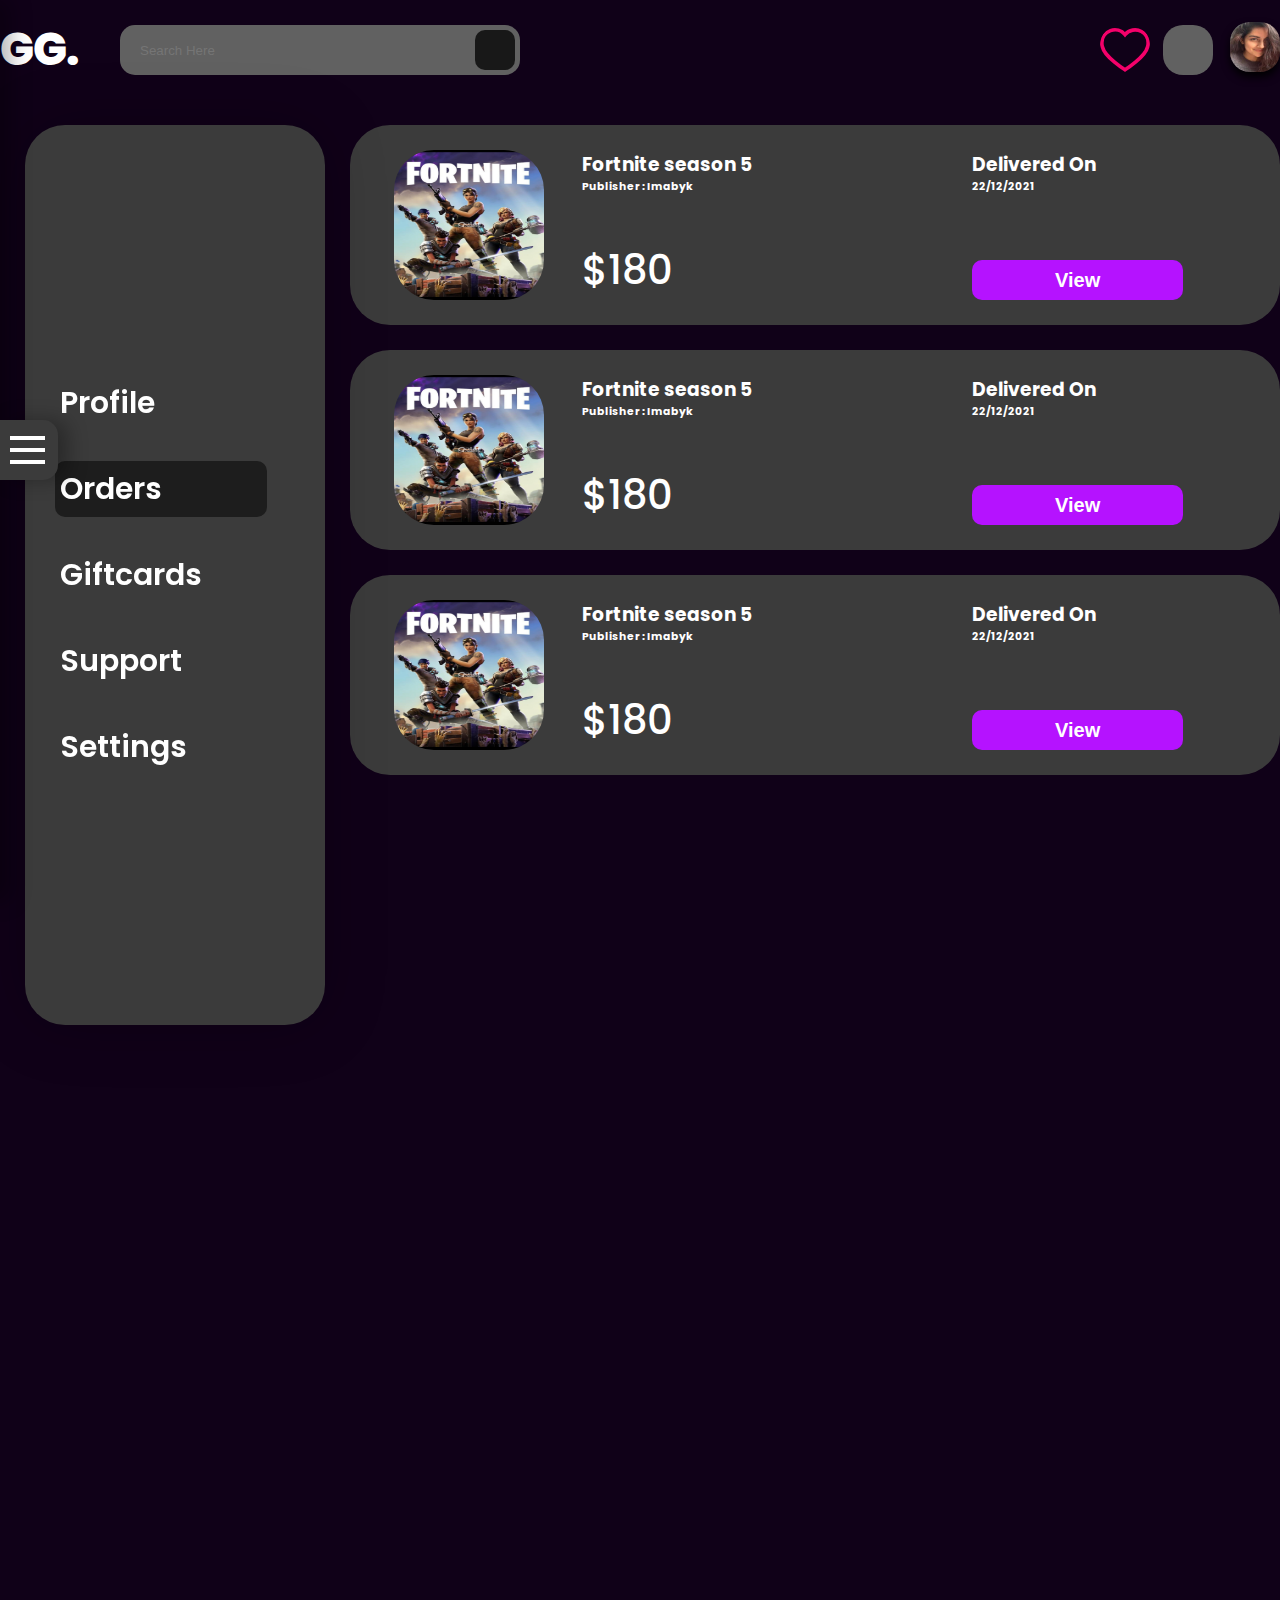
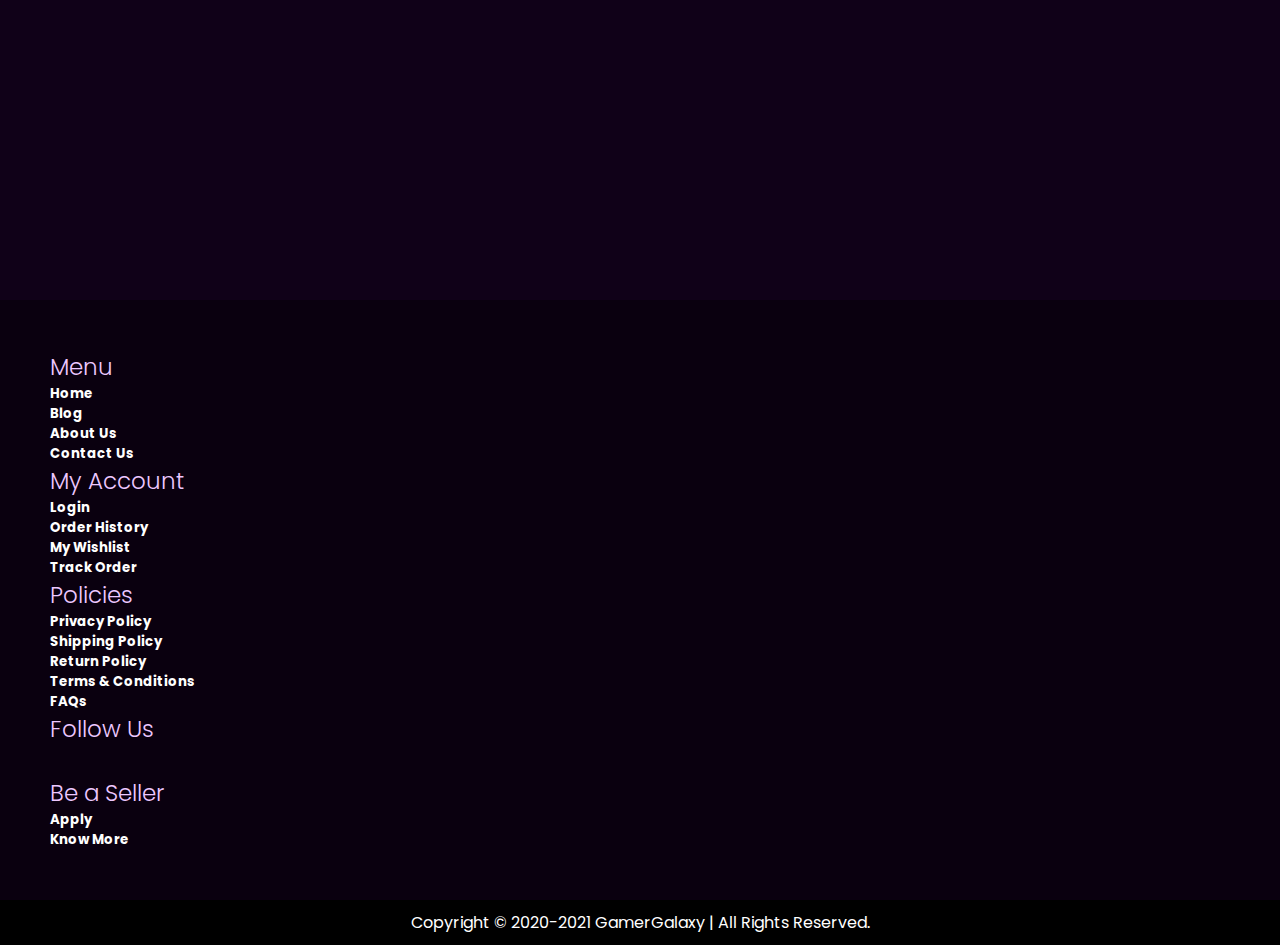
==== my-orders.html @ 0f5c664a "Add files via upload" ====
<!DOCTYPE html>
<html lang="en">
<head>
    <meta charset="UTF-8">
    <meta http-equiv="X-UA-Compatible" content="IE=edge">
    <meta name="viewport" content="width=device-width, initial-scale=1.0">
    <title>My Orders</title>

    <link rel="stylesheet" href="https://cdn.jsdelivr.net/npm/bootstrap@4.6.0/dist/css/bootstrap.min.css" integrity="sha384-B0vP5xmATw1+K9KRQjQERJvTumQW0nPEzvF6L/Z6nronJ3oUOFUFpCjEUQouq2+l" crossorigin="anonymous">
    <link rel="stylesheet" href="public/css/style.css" type="text/css">
    <link rel="stylesheet" href="public/css/side-nav-bar.css" type="text/css">
    <link rel="stylesheet" href="public/css/profile-page.css" type="text/css">
    <link rel="stylesheet" href="public/css/my-orders.css" type="text/css">
    <link rel="stylesheet" href="public/css/footer.css" type="text/css">
    <link rel="stylesheet" href="https://cdnjs.cloudflare.com/ajax/libs/font-awesome/5.15.3/css/all.min.css" integrity="sha512-iBBXm8fW90+nuLcSKlbmrPcLa0OT92xO1BIsZ+ywDWZCvqsWgccV3gFoRBv0z+8dLJgyAHIhR35VZc2oM/gI1w==" crossorigin="anonymous" referrerpolicy="no-referrer" />
    <script src="https://code.jquery.com/jquery-3.5.1.slim.min.js" integrity="sha384-DfXdz2htPH0lsSSs5nCTpuj/zy4C+OGpamoFVy38MVBnE+IbbVYUew+OrCXaRkfj" crossorigin="anonymous"></script>
    <script src="https://cdn.jsdelivr.net/npm/bootstrap@4.6.0/dist/js/bootstrap.bundle.min.js" integrity="sha384-Piv4xVNRyMGpqkS2by6br4gNJ7DXjqk09RmUpJ8jgGtD7zP9yug3goQfGII0yAns" crossorigin="anonymous"></script>

</head>
<body  class="">

<section id="order-page" >

<!-- HEADER-->
<header class="header">
    <ul class="navlinks">
        <li><a href="home.html">
            <i class="fas fa-home"></i><h6 class="side-navbar-label">Home</h6>
        </a></li>
        <li><a href="#">
            <i class="fas fa-shopping-cart"></i><h6 class="side-navbar-label">Cart</h6>
        </a></li>
        <li><a href="user-inventory.html">
            <i class="fas fa-gamepad"></i><h6 class="side-navbar-label">Inventory</h6>
        </a></li>
        <li><a href="profile-page.html">
            <i class="fas fa-user"></i><h6 class="side-navbar-label">Profile</h6>
        </a></li>
        <li><a href="settings-page.html">
            <i class="fas fa-sliders-h"></i><h6 class="side-navbar-label">Settings</h6>
        </a></li>     
    </ul>


    <div class="lines">
        <div class="line1"></div>
        <div class="line2"></div>
        <div class="line3"></div>
    </div>
</header>

<div class="container">
<div class="top-header">
    <div class="left-side">
        <div class="mob-hamburger">
                <div class="line1"></div>
                <div class="line2"></div>
                <div class="line3"></div>
        </div>
        <div class="logo"><a href="home.html">GG.</a></div>
        <div class="search-bar">
            <input type="text" placeholder="Search Here">
            <a href="#"><div class="search-btn"><i class="fas fa-search"></i></div></a>
        </div>
    </div>
    <div class="right-side">
        <img class="wishlist-icon" src="public\images\wishlist icon.svg" alt="">
        <a href="#"><div class="search-btn cart-btn"><i class="fas fa-shopping-cart"></i></div></a>
        <a href="profile-page.html">
            <img class="shadow"src="public\images\avatar.jpg" alt="" srcset="">
        </a>
    </div>
</div>
<div class="search-bar-mobile">
    <input type="text" placeholder="Search Here">
    <a href="#"><div class="search-btn"><i class="fas fa-search"></i></div></a>
</div>
</div>


<!-- PROFILE SECTION START-->


    <div class="container profile-page-container">
        <div class="sticky-wrapper">
            <div class="profile-sidebar">
                <ul>
                    <a href="profile-page.html"><li>Profile</li></a>
                    <a href="my-orders.html"><li class="li-active">Orders</li></a>
                    <a href="gift-card.html"><li>Giftcards</li></a>
                    <a href="support-page.html"><li>Support</li></a>
                    <a href="settings-page.html"><li>Settings</li></a>
                </ul>
            </div>
        </div>
        
<!-- side bar ends -->

    <div class="my-order-container">
        <div class="my-order-card">
            <img src="public\images\fortnite.jpg" alt="" srcset="">
            <div class="my-order-details">
                <div>
                    <h3>Fortnite season 5</h3>
                    <h6>Publisher : Imabyk</h6>
                </div>
                <h2>$180</h2>
            </div>
            <div class="my-order-extras">
                <div>
                    <h3>Delivered On</h3>
                    <h6>22/12/2021</h6>
                </div>
                <button class="more-info-btn">View</button>
            </div>
        </div>

        <div class="my-order-card">
            <img src="public\images\fortnite.jpg" alt="" srcset="">
            <div class="my-order-details">
                <div>
                    <h3 >Fortnite season 5</h3>
                    <h6>Publisher : Imabyk</h6>
                </div>
                <h2>$180</h2>
            </div>
            <div class="my-order-extras">
                <div>
                    <h3>Delivered On</h3>
                    <h6>22/12/2021</h6>
                </div>
                <button class="more-info-btn">View</button>
            </div>
        </div>

        <div class="my-order-card">
            <img src="public\images\fortnite.jpg" alt="" srcset="">
            <div class="my-order-details">
                <div>
                    <h3 >Fortnite season 5</h3>
                    <h6>Publisher : Imabyk</h6>
                </div>
                <h2>$180</h2>
            </div>
            <div class="my-order-extras">
                <div>
                    <h3>Delivered On</h3>
                    <h6>22/12/2021</h6>
                </div>
                <button class="more-info-btn">View</button>
            </div>
        </div>
    </div>
</div>

<!-- FOOTER SECTION -->
<div class="container-fluid footer-color"> 
    <div class="row footer-wrapper">

        <div class="col-md-1 footer-column">
          
        </div>
        <div class="col-sm-2 footer-column">
            <h1 class="glow">Menu</h1>
            <h5>Home</h5>
            <h5>Blog</h5>
            <h5>About Us</h5>
            <h5>Contact Us</h5>
        </div>
        <div class="col-sm-2 footer-column">
            <h1 class="glow">My Account</h1>
            <h5>Login</h5>
            <h5>Order History</h5>
            <h5>My Wishlist</h5>
            <h5>Track Order</h5>
        </div>
        <div class="col-sm-2 footer-column">
            <h1 class="glow">Policies</h1>
            <h5>Privacy Policy</h5>
            <h5>Shipping Policy</h5>
            <h5>Return Policy</h5>
            <h5>Terms & Conditions</h5>
            <h5>FAQs</h5>
        </div>
        <div class="col-sm-2 footer-column">
            <h1 class="glow">Follow Us</h1>
            <div class="socials">
                <i class="fab fa-facebook"></i>
                <i class="fab fa-instagram"></i>
                <i class="fab fa-twitter"></i>
                <i class="fab fa-linkedin"></i>
                <i class="fab fa-youtube"></i>
            </div>
        </div>
        <div class="col-sm-3 footer-column">
            <h1 class="glow">Be a Seller</h1>
            <h5>Apply</h5>
            <h5>Know More</h5>
        </div>
       
    </div>
    <div class="row footer-copyright"><center>Copyright © 2020-2021 GamerGalaxy | All Rights Reserved.</center></div>
</div>


<!-- MORE INFO MODAL -->
<div class="order-modal-bg">
    <div class="order-modal">
        <h4>Order Summary: Fortnite Season 5</h4>
        <div class="modal-card">
           
            <img src="public\images\fortnite.jpg" alt="" srcset="">
            <div class="modal-table">
               
                <div class="table-content">
                    <div class="table-row">
                        <h6>Subtotal</h6>
                        <h6>$5.0</h6>
                    </div>
                    <div class="table-row">
                        <h6>Tax</h6>
                        <h6>$0.0</h6>
                    </div>
                    <div class="table-row">
                        <h6>Payment Charge</h6>
                        <h6>$0.5</h6>
                    </div>
                    <div class="table-row">
                        <h6>PDC</h6>
                        <h6>$0.4</h6>
                    </div>
                    <div class="table-row yellow-row">
                        <h6>1 item total</h6>
                        <h6>$5.9</h6>
                    </div>
                </div>
            </div>

        </div> 
        <div class="order-details">
            <div class="billing">
                <h5>Billing Address</h5>
                <h6>Rashi Sharma</h6>
                <h6>HN. 10, Block 10,Sarojini</h6>
                <h6>New Delhi, Delhi</h6>
                <h6>India -110097</h6>
            </div>
            <div class="payment">
                
                <div class="card-details">
                    <h5>Payment</h5>
                    <div>
                        <img src="public\images\Visa.png" alt="" srcset=""><h6>1800 **** **** 1234</h6>
                    </div>
                </div>
             
                <div class="ship-to-details">
                    <h5>Ship To</h5>
                    <h6>rashi.shamra@abc.com</h6>
                </div>
            </div>
        </div>
        <div class="controls">
            <button class="solid-btn download-invoice-btn big-btn" type="button">Download Invoice</button>
            <button id="modal-close-btn" class="solid-btn small-btn" type="button">Close</button>
        </div>
       
    </div>
</div>


<script src="public/js/header.js" ></script>
<script src="public/js/order-modal.js" ></script>


</body>
</html>
---- public/css/style.css ----
@import url('https://fonts.googleapis.com/css?family=Poppins:200,300,400,500,600,700,800,900$display=swap');


*{
    margin: 0;
    padding: 0; 
    box-sizing: border-box;
    transition: all 0.3s ease;
}
body a{
    text-decoration: none;
}
body a:hover{
    text-decoration: none;
}


.top-header,.search-bar,.right-side,.left-side{
    display: flex;
    flex-direction: row;
    justify-content: space-between;
    align-items: center;
}

.top-header{
    height: 100px;
    transition: all 0.3s ease;
}

.left-side a{
    color: white;
    text-decoration: none;
}


.left-side .logo{
    color: white;
    font-size: 45px;
    font-weight: 800;
    margin-right: 40px;
}
.search-bar{
    height: 50px;
    width: 400px;
    background-color: #616161;
    border: 0px solid white;
    border-radius: 15px

}

.search-bar-mobile{
    display: none;
}

.search-bar input{
    height: 40px;
    border-radius: 15px;
    background-color: transparent !important;
    border: 0px;
    padding-left: 20px;
    color: white;
    outline: none !important;
}

.search-btn{
    height: 40px;
    width: 40px;
    display: flex;
    align-items: center;
    justify-content: center;
    color: white;
    background-color: rgb(24, 24, 24);
    border-radius: 10px;
    margin-right: 5px;
    font-size: 20px;
    cursor: pointer;
}

.cart-btn{
    background-color: #616161;
    border-radius: 20px;
    height: 50px;
    width: 50px;
}

.cart-btn:hover{
    
    transform: scale(110%);
 }

.right-side{
    width: 180px;
}
.right-side img{
    border-radius: 20px;
    height: 50px;
    width: 50px;
    cursor: pointer;
}

.right-side img:hover{
    
    transform: scale(110%);
 }

.wishlist-icon{
    cursor: pointer;

}
.wishlist-icon:hover{
   filter: drop-shadow(0px 0px 5px #f4016a);
   transform: scale(110%);
}

.shadow{
    box-shadow: 0px 5px 8px #000000;
}

.side-navbar-label{
    display: none;
}

.right-side .heart-btn{
    font-size: 45px;
    color: rgb(184, 0, 107);
    transition: all 0.1s ease;
    cursor: pointer;

} 
.right-side .heart-btn:hover{
    color: #f4016a;
    text-shadow: 0px 0px 5px #f4016a;
}
::-webkit-scrollbar {
    width:5px;
  }
body{
    margin: 0; 
    padding: 0;
    box-sizing: border-box; 
    font-family: 'Poppins', sans-serif;
    overflow-x: hidden;
    text-decoration: none;
    background-color:#100118;
}

.container{
    min-width: 90%;
}

.banner{
    width: 100%;
    background-color: #3d3d3d;
    border-radius: 40px;
    height: 400px;
    position: relative;
    padding-left:50px;
}

.banner-bg{
    position: absolute;
    border-radius: 40px;
    width: 100%;
    height: 100%;
    object-fit: cover;
    left: 0px;
    filter: blur(3px) brightness(80%);
    -webkit-filter: blur(5px) brightness(80%);

}

.banner-png{
    max-height: 400px;
    margin-right: 20px;
    position: absolute;
    right: 0px;
    z-index: 100;
}

.banner-heading{
    color: #fff;
    position: absolute;
    top: 50%;
}

.banner-description{
    color: #fff;
    position: absolute;
    top: 60%;
}
.banner-btn-pos{
    position: absolute;
    top: 70%;
}
.solid-btn{
    height: 50px;
    width: 150px;
    background-color: rgba(181,30,255,1);
    color: #fff;
    border: 0px;
    font-size: 20px;
    border-radius: 10px;
    margin: 10px 20px 10px 0;
    outline: none;
    filter: drop-shadow(0px 10px 20px #00000059);
}

.solid-btn:hover{
    animation: btn-glow 1s ease-in-out infinite alternate;
}

.btn-glow:hover{
    animation: btn-glow 1s ease-in-out infinite alternate;
}
@-webkit-keyframes btn-glow {
    from {
      box-shadow: 0 0 3px #edc8ff, 0 0 5px #edc8ff, 0 0 7px #b512ff, 0 0 9px #b512ff, 0 0 11px #b512ff, 0 0 40px #b512ff, 0 0 50px #b512ff;
    }
    
    to {
      box-shadow: 0 0 3px #edc8ff, 0 0 5px #d16dff, 0 0 7px #d16dff, 0 0 9px #d16dff, 0 0 11px #d16dff, 0 0 40px #d16dff, 0 0 50px #d16dff;
    }
  }
.console-store{
    width: 100%;
    height: 100px;
    object-fit: cover;
    border-radius: 30px;
    margin-top: 50px;
    cursor: pointer;
}

.console-store:hover{
    transform: translateY(-5px);
}

.console-text{
    color: #fff;
    padding-left: 30px;
    padding-top: 10px;
}

.categories-wrapper{
    display: flex;
    justify-content: start;
    align-items: center;
    overflow-y: hidden;
    overflow-x: auto;
    flex-direction: row;
    height: 200px;
}
.categories-tab{
    display: flex;
    align-items: center;
    justify-content: center;
    margin-right: 130px; 
    cursor: pointer;height: 160px;
}

.categories-tab:hover{
    transform: translateY(-5px);
}

.categories-tab img{
    background-color: #3d3d3d;
    width: 275px;
    height : 150px;
    border-radius: 30px; 
}

.categories-tab h5{
    color: #fff;
    margin-left: -185px;
}

.categories-heading{
    color: #fff;
    padding-top: 20px;
   
    
}
.featured-product{
    height: 300px;
    margin-top: 50px;
    color: #fff;
    font-family: 'poppins';
}
.featured-product h1{
    display: flex;
    justify-content: center;
    align-content: center;
}

.featured-product h1::after{
    content: 'Best Seller';
    background-color: #ffbb00;
    color: #000000;
    text-transform: uppercase;
    font-size: 15px;
    padding:5px;
    margin: 10px;
    text-align: justify;
  
}

.featured-product img{
    height: 350px;
    width: 100%;
    border-radius: 50px;
    object-fit: cover;
}

.solid-product-btn{
    height: 50px;
    width: 150px;
    background-color: rgba(181,30,255,1);
    color: #fff;
    border: 0px;
    font-size: 20px;
    border-radius: 10px;
    margin: 10px 20px 10px 0;
    transition: .2s;
}

.solid-product-btn:hover{
    filter: drop-shadow(0px 10px 5px #00000059);
    transform: scale(105%);
}

button:hover{
        filter: drop-shadow(0px 10px 5px #00000059);
        transform: scale(105%);
    
}

.outline-product-btn{
    height: 50px;
    width: 150px;
    background-color: transparent ;
    border: 3px solid rgba(181,30,255,1);
    color: rgba(181,30,255,1);
    font-size: 20px;
    border-radius: 10px;
    margin: 10px 20px 10px 0;
}

.outline-product-btn:hover{
    background-color: #b512ff;
    color: white;
    filter: drop-shadow(0px 10px 5px #00000059);
    transform: scale(105%);
}

.btn-wrapper{
    display: flex;
    align-items: flex-start;
    justify-content: flex-start;
    flex-direction: row;
}

.cards-heading{
    color: #fff;
    font-weight: 700;
    font-size: 30px;
    margin-top:100px;
}

.product-card{
    width: 300px;
    height: 400px;
    background-color: #3d3d3d;
    display: flex;
    flex-direction: column;
    margin-top: 20px;
    border-radius: 40px;
    font-family: 'poppins';
    align-items: flex-start; 
    margin-right: 40px;


}

.product-card:hover{
    transform: translateY(-10px);

}

.product-card img{
    width: 100%;
    min-height: 50%;
    object-fit: cover;
    border-radius: 40px 40px 0px 0px;

}

.product-cards::before{
    content: 'SALE';
    height: 70px;
    width: 70px;
    color: black;
    font-size: 20px;
    font-weight: 600;
    display: flex;
    justify-content: center;
    align-items: center;
    background-color:#ffbb00;
    text-align: center;
    text-transform: uppercase;
    border-radius: 50%;
    margin-top: 0px;
}

.product-card .product-title{
    color: #fff;
    display: flex;
    flex-direction: row;
    justify-content: space-between;
    align-items: center;
    width: 100%;
    padding: 0px 15px;
    padding-top: 10px;
}

.product-card .product-title h4{
    font-weight: 600;
}

.product-card .product-title i{
    font-size: 30px;
    color: rgb(184, 0, 107);
}

.product-card .ratings {
    padding: 0px 15px;
    color: #fff;
    display: flex;
    justify-content: center;
    align-items: center;
} 

.product-card .price{
    color: white;
    font-family: 'poppins';
    font-weight: 600;
    font-size: 40px;
    padding: 10px 15px;
    display: flex;
    justify-content: center;
    align-items: baseline;
}

.product-card .price span{
    color: whitesmoke;
    font-size: 20px;
    text-decoration: line-through;
    padding-left: 10px;
}

.card-btn{
    width: 120px !important;
    height: 45px;
    font-size: 1em;
    border-radius: 10px;
    font-weight: 700;
    padding: 5px; 
}

.card-btn-wrapper{
    width: 100%;
    display: flex;
    flex-direction: row;
    justify-content: space-between;
    padding: 0px 20px;
    margin-top: -20px;
    align-items: center;   

}

.product-card-wrapper{
    display: flex;
    flex-direction: row;
    overflow-y: hidden;
    overflow-x: auto ;
}

.store-wrapper{
    display: flex;
    justify-content: space-between;
    align-items: center;
    flex-direction: row;
    width: 100%;

}

.store-wrapper .big-box{
    display: flex;
    flex-direction: row;
    justify-content: space-between;
    width: 100%;
}
.shop-tab{
    display: flex;
    align-items: center;
    justify-content: space-evenly;
    margin: 25px 25px 0 0; 
    cursor: pointer;
    text-shadow: 0px 0px 20px #000000;
}

.shop-tab:hover{
    filter: drop-shadow(0px 0px 10px #b512ff);
}

.shop-tab img{
    background-color: #3d3d3d;
    width: 275px;
    height : 125px;
    border-radius: 30px;
    object-fit: cover;
}
.shop-tab img:hover{
    filter: brightness(50%);
}
.shop-tab h5{
    color: #fff;
    font-size:20px;
    font-weight: 600;
    position: absolute;
}

.ad-wrapper{
    height: 400px;
    margin-top: 50px;
}

.big-ad{
  height:400px;
  width:100%;
  border-radius:40px;
  margin-bottom: 20px;
  cursor: pointer;
  filter: drop-shadow(0px 0px 30px #000);
}

.small-ad{
    height: 190px;
    margin-bottom: 20px;
    width: 100%;
    border-radius: 40px;
    cursor: pointer;
}


.price-store{
    display: flex;
    flex-direction: row;
    justify-content: space-between;
    align-items: center;
    overflow-x: auto;
    overflow-y: hidden;
    padding-top: 10px;
}

.price-store img{
    height: 200px;
    object-fit: cover;
    border-radius: 40px;
    cursor: pointer;
}

.price-store img:hover{
    transform: translateY(-5px);
}


.review-card-wrapper{
    overflow-x: auto;
    overflow-y: hidden;
    display: flex;
    flex-direction: row;

}

.review-card{
    height:200px;
    min-width:500px;
    background:#3d3d3d;
    display: flex;
    justify-content: space-evenly;
    align-items: center;
    flex-direction: row;
    padding: 20px;
    margin-right: 50px;
    border-radius: 40px;
 
}

.review-card img{
    height: 150px;
    width: 150px;
    object-fit: cover;
    border-radius: 30px; 
}

.review-content{
    color:white;
}



.review-content .date{
    color: rgb(168, 168, 168);
    font-size: 12px;
}

.subscribe-section{
    height: 100vh;
    position: relative;
    display: flex;
    align-items: center;
    justify-content: center;
    margin-top: 50px;
}

.subscribe-section img{
    height: 100%;
    width: 100%;
    object-fit: cover;position: absolute;
    z-index: -10;
    filter: blur(5px) brightness(20%);
    -webkit-filter: blur(5px) brightness(20%);
}

.subscribe-section form{
    display: flex;
    flex-direction: column;
    justify-content: center;
    align-items: center;
    width: 100%;
}

.subscribe-section .content{
    display: flex;
    flex-direction: row;
    justify-content: space-between;
    align-items: baseline;
}

.subscribe_txt{
    border: 3px solid white;
    border-radius: 15px;
    background-color: #000000;
    width: 100%;
    height: 50px;
    color: white;
    padding: 20px;
}

.subscribe-section h1{
    color: #fff;
    font-weight: 700;
}

.sub-sec-btn{
    margin-left: 20px;
}

.subscribe-section .chk-box{
    height: 30px;
    width: 30px;
    border-radius: 20px;
    border:3px solid #fff;
    background-color: transparent !important;
    margin :20px;
  
}
.subscribe-section h6, .subscribe-section p{
    color: #fff;
}
@media only screen and (max-width: 768px){
        .featured-product h1::after{
            content: 'Best Seller';
            height: 20px;
            background-color: #ffbb00;
            color: #000000;
            text-transform: uppercase;
            font-size: 12px;
            font-weight: 600;
            padding:3px 5px;
            width: 110px;
            margin-left: 0px;
        }

        .solid-product-btn{
            height: 50px;
            width: 120px;  
            outline: none;
    
        }
        
        .outline-product-btn{
            height: 50px;
            width: 150px;
            background-color: transparent !important;
            border: 3px solid rgba(181,30,255,1);
            color: rgba(181,30,255,1);
            font-size: 20px;
            border-radius: 10px;
            margin: 10px 20px 10px 0;
        }
        .card-btn{
            width: 110px !important;
            height: 40px;
            font-size: 15px;
            border-radius: 10px;
            font-weight: 700;
            padding: 3px;
        }
    
        .card-btn-solid{
            width: 100px !important;
            height: 40px;
            font-size: 15px;
            border-radius: 10px;
            font-weight: 500;
            padding: 3px;
        }

        .price-store img{
            margin-right: 30px;
        }
    
    
}
@media only screen and (max-width: 420px){

    .container{
        width: 95%;
    }
    .console-store{
        width: 80px;
        height:80px;
        object-fit: cover;
        border-radius: 20px;
        margin-top: 30px;
        margin-right: auto;
    }
    
    .console-text{
        color: #fff;
        padding-left: 5px;
        padding-top: 10px;
        font-size: 17px;
        text-align: center;
    }
    /*-------------------------*/
    .small-container{
        width: 100%;
    }
    .featured-product{
        height: 500px;
        margin-top: 50px;
        color: #fff;
        font-family: 'poppins';
    }
    .featured-product h1{
        width: 100%;
        height: 100%; 
        margin-top: 10px;
        display: flex;
        justify-content: space-between;
        align-content: center;
        font-size: 30px;
    }

    .featured-product h1::after{
        content: 'Best Seller';
        background-color: #ffbb00;
        color: #000000;
        text-transform: uppercase;
        width: 80px;
        font-size: 12px;
        font-weight: 600;
        padding:3px 5px;
        margin-left: 10px;
    
    }

    .featured-product img{
        height: 225px;
        width: 100%;
        border-radius: 50px;
        object-fit: cover;
    }


    .cards-heading{
        color: #fff;
        font-weight: 700;
        font-size: 30px;
        margin-top:30px;
    }

    /*-------------------------------*/
    .store-wrapper{
        display: flex;
        width: 100%;
        justify-content: start;
        align-items: center;
        flex-direction: row;
        flex-wrap: wrap;
    }
    .store-wrapper .big-box{
        display: flex;
        flex-direction: row;
        width: 100%;
        align-items: center;
        justify-content: space-between;
    }
    .shop-tab{
        display: flex;
        align-items: center;
        justify-content: space-evenly;
        margin: 25px 5px 0 0; 
    }
    
    .shop-tab img{
        background-color: #3d3d3d;
        width: 170px;
        height :75px;
        border-radius: 15px;
        object-fit: cover;
    }
    
    .shop-tab h5{
        color: #fff;
        font-size:18px;
        font-weight: 600;
        position: absolute;
    }
    /*-----------------------------*/
    .ad-wrapper{
        height: 775px;
        margin-top: 25px;
    }

    .big-ad{
        height:300px;
        width:100%;
        border-radius:40px;
        margin-bottom: 20px;
      }
    /*------------------*/
    
    .price-store img{
        height: 150px;
        object-fit: cover;
        border-radius: 40px;
        margin-right: 25px;
    }

        
    .review-card{
        height: 450px;
        min-width:250px;
        background:#3d3d3d;
        display: flex;
        justify-content: space-between;
        align-items: center;
        flex-direction: column;
        padding: 20px;
        margin-right: 25px;
        border-radius: 70px;
    
    }

    .review-card img{
        height: 200px;
        width: 200px;
        object-fit: cover;
        border-radius: 50px; 
    }

    .review-content{
        color:white;
        display: flex;
        flex-direction: column;
        justify-content: center;
        align-items: center;
        height: 100%;
        margin-top:20px;
    }
    .review-content h4{
        font-size: 20px;
        font-weight: 600;  
    }
  
    .review-content p{
        font-size: 17px;
        text-align: center;
    }
        
    .review-content .date{
        color: rgb(168, 168, 168);
        font-size: 15px;
    }

  
    /*----------------------------*/
    .subscribe-section{
        height: 100vh;
        position: relative;
        display: flex;
        align-items: center;
        justify-content: center;
        margin-top: 50px;
    }

    .subscribe-section img{
        height: 100%;
        width: 100%;
        object-fit: cover;position: absolute;
        z-index: -10;
        filter: blur(5px) brightness(20%);
        -webkit-filter: blur(5px) brightness(20%);
    }

    .subscribe-section form{
        display: flex;
        flex-direction: column;
        justify-content: center;
        align-items: center;
        width: 100%;
    }

    .subscribe-section .content{
        display: flex;
        flex-direction: row;
        justify-content: space-between;
        align-items: center;
    }

    .subscribe_txt{
        border: 3px solid white;
        border-radius: 15px;
        background-color: #000000;
        width: 90%;
        height: 50px;
        color: white;
        padding: 20px;
    }

    .subscribe-section h1{
        color: #fff;
        font-size: 30px;
        font-weight: 700;
    }

    .sub-sec-btn{
        margin-left: 20px;
    }

    .subscribe-section .chk-box{
        height: 30px;
        width: 30px;
        border-radius: 20px;
        border:3px solid #fff;
        background-color: transparent !important;
        margin :20px;
    
    }
    .subscribe-section h6, .subscribe-section p{
        color: #fff;
        margin-top: 10px;
        text-align: left;
    }
    /*-----------------------------------------*/
    .banner{
        width: 100%;
        margin-top: 25px;
        background-color: #3d3d3d;
        border-radius: 40px;
        height: 250px;
        position: relative;
        padding-left:50px;
    }

    .banner-bg{
        position: absolute;
        border-radius: 40px;
        width: 100%;
        height: 100%;
        object-fit: cover;
        left: 0px;
        filter: blur(3px) brightness(80%);
        -webkit-filter: blur(5px) brightness(80%);

    }

    .banner-png{
        height: 250px;
        margin-right: 20px;
        position: absolute;
        right: 0px;
        bottom: 0;
        z-index: 100;
    }

    .banner-heading{
        color: #fff;
        position: absolute;
        top: 40%;
        z-index: 101;
        font-size: 25px;
    }

    .banner-description{
        display: none;
    }
    .banner-btn-pos{
        top: 65%;
        z-index: 101;
        height: 40px;
        width: 100px;
        font-size: 20px;

    }
    /* HEADER -------------*/

    .top-header{
        height: 90px ;
        width: 100%;

    }
    .left-side .logo{
        color: white;
        font-size: 40px;
        font-weight: 800;
        margin-right: 40px;
    }
   
    
    .search-bar{
        display: none;
    }

    .search-bar-mobile{
        display: flex;
        flex-direction: row;
        justify-content: space-between;
        align-items: center;
        height: 50px;
        width: 100%;
        background-color: #616161;
        border: 0px solid white;
        border-radius: 15px
    }

    .search-bar-mobile input{
        height: 40px;
        width: 100%;
        border-radius: 15px;
        background-color: transparent !important;
        border: 0px;
        padding-left: 20px;
        color: white;
        outline: none !important;
        
    }

    .search-btn{
        height: 40px;
        width: 40px;
        display: flex;
        align-items: center;
        justify-content: center;
        color: white;
        background-color: rgb(24, 24, 24);
        border-radius: 10px;
        margin-right: 5px;
        font-size: 20px;
    }

    .cart-btn{
        background-color: #616161;
        border-radius: 20px;
        height: 50px;
        width: 50px;
    }

    

    .right-side{
        width: 180px;
    }
    .right-side img{
        border-radius: 20px;
        height: 50px;
        width: 50px;
    }


    .categories-tab{
        margin-right: 110px; 
    }

    .product-card{
        margin-right: 20px;
    }
}

@media only screen and (max-width: 375px){
    
    .cart-btn{
        background-color: #616161;
        border-radius: 15px;
        height: 40px;
        width: 40px;
    }

    .right-side{
        width: 150px;
    }
    .right-side img{
        border-radius: 15px;
        height: 40px;
        width: 40px;
    }

    .cart-btn{
        background-color: #616161;
        border-radius: 15px;
        height: 40px;
        width: 40px;
    }

    .right-side .heart-btn{
        font-size: 40px;
        color: rgb(184, 0, 107);

    } 

    .banner{
        padding-left:25px;
    }

    .categories-tab{
        margin-right: 110px; 
    }

    .console-store{
        width: 70px;
        height:70px;
        object-fit: cover;
        border-radius: 20px;
        margin-top: 30px;
        margin-right: auto;
    }
    
    .console-text{
        color: #fff;
        padding-left: 3px;
        padding-top: 10px;
        font-size: 17px;
        text-align: center;
    }

    .small-container{
        width: 100%;
    }

    .featured-product{
        height: 550px;
        margin-top: 50px;
        color: #fff;
        font-family: 'poppins';
    }

    .featured-product h1{
        width: 100%;
        height: 100%;
        margin-top: 10px;
        display: flex;
        justify-content: space-between;
        align-content: center;
        font-size: 27px;
    }

    /*
    .featured-product h1::after{
        content: 'Best Seller';
        background-color: #ffbb00;
        width: 100px;
        color: #000000;
        text-transform: uppercase;
        font-size: 11px;
        font-weight: 700;
        padding:3px 5px;
        margin-left: 0px;
    
    }
    */

    .featured-product img{
        height: 225px;
        width: 100%;
        border-radius: 50px;
        object-fit: cover;
    }

    .solid-product-btn{
        height: 50px;
        width: 120px;  
        outline: none;

    }
    
    .outline-product-btn{
        height: 50px;
        width: 150px;
        background-color: transparent !important;
        border: 3px solid rgba(181,30,255,1);
        color: rgba(181,30,255,1);
        font-size: 20px;
        border-radius: 10px;
        margin: 10px 20px 10px 0;
    }

    .cards-heading{
        color: #fff;
        font-weight: 700;
        font-size: 30px;
        margin-top:30px;
    }

    .product-card{
        width: 300px;
        height: 400px;
        background-color: #3d3d3d;
        display: flex;
        flex-direction: column;
        margin-top: 20px;
        border-radius: 40px;
        font-family: 'poppins';
        align-items: flex-start; 
        margin-right: 20px;
    }
    .card-btn{
        width: 120px !important;
        height: 45px;
        font-size: 1em;
        border-radius: 10px;
        font-weight: 700;
        padding: 3px 5px;
    }
    

    /*-------------------------------*/

    .shop-tab{
        margin: 15px 5px 0 0; 
    }
    
    .shop-tab img{
        width: 150px;
        height :75px;  
    }
    /*-----------------------------*/ 
        
    


 
    /*----------------------------*/
    .subscribe-section{
        height: 100vh;
        position: relative;
        display: flex;
        align-items: center;
        justify-content: center;
        margin-top: 50px;
    }

    .subscribe-section img{
        height: 100%;
        width: 100%;
        object-fit: cover;position: absolute;
        z-index: -10;
        filter: blur(5px) brightness(20%);
        -webkit-filter: blur(5px) brightness(20%);
    }

    .subscribe-section form{
        display: flex;
        flex-direction: column;
        justify-content: center;
        align-items: center;
        width: 100%;
    }

    .subscribe-section .content{
        display: flex;
        flex-direction: row;
        justify-content: space-between;
        align-items: center;
    }

    .subscribe_txt{
        border: 3px solid white;
        border-radius: 15px;
        background-color: #000000;
        width: 90%;
        height: 50px;
        color: white;
        padding: 20px;
    }

    .subscribe-section h1{
        color: #fff;
        font-size: 30px;
        font-weight: 700;
    }

    .sub-sec-btn{
        margin-left: 20px;
    }

    .subscribe-section .chk-box{
        height: 30px;
        width: 30px;
        border-radius: 20px;
        border:3px solid #fff;
        background-color: transparent !important;
        margin :20px;
    
    }
    .subscribe-section h6, .subscribe-section p{
        color: #fff;
        margin-top: 10px;
        text-align: left;
    }
 

}

@media only screen and (max-width: 360px){

    .container{
        width: 95%;
    }
    .console-store{
        width: 80px;
        height:80px;
        object-fit: cover;
        border-radius: 20px;
        margin-top: 30px;
        margin-right: auto;
    }
    
    .console-text{
        color: #fff;
        padding-left: 5px;
        padding-top: 10px;
        font-size: 17px;
        text-align: center;
    }
    /*-------------------------*/
    .featured-product{
        height: 575px;
        margin-top: 50px;
        color: #fff;
        font-family: 'poppins';
    }
    .featured-product h1::after{
        content: 'Best Seller';
        height: 20px;
        width: 80px;
        background-color: #ffbb00;
        color: #000000;
        text-transform: uppercase;
        font-size: 11px;
        font-weight: 600;
        padding:3px 5px;
        margin-left: 5px;
    }
    .solid-product-btn{
        height: 50px;
        width: 110px;  
        outline: none;

    }
    
    .outline-product-btn{
        height: 50px;
        width: 140px;
        background-color: transparent !important;
        border: 3px solid rgba(181,30,255,1);
        color: rgba(181,30,255,1);
        font-size: 20px;
        border-radius: 10px;
        margin: 10px 20px 10px 0;
    }

    .cart-btn{
        background-color: #616161;
        border-radius: 20px;
        height: 50px;
        width: 50px;
    }

    
    .product-card{
        width: 275px;
        height: 375px;
    }

    .card-btn{
        width: 110px !important;
        height: 40px;
        font-size: 15px;
        border-radius: 10px;
        font-weight: 700;
        padding: 3px;
    }

    .card-btn-solid{
        width: 100px !important;
        height: 40px;
        font-size: 15px;
        border-radius: 10px;
        font-weight: 500;
        padding: 3px;
    }


    .product-card-wrapper{
        display: flex;
        flex-direction: row;
        overflow-y: hidden;
        overflow-x: auto ;
    }

    .sub-sec-btn{
        margin-left: 20px;
        font-size: 15px;
    }

    .console-store{
        width: 70px;
        height:70px;
        object-fit: cover;
        border-radius: 20px;
        margin-top: 30px;
        margin-right: 10px ;
    }
    
    .row-console{
        width: 103%;
    }
    .console-text{
        color: #fff;
        padding-left: 5px;
        padding-top: 10px;
        font-size: 15px;
        text-align: center;
    }
    .cart-btn{
        background-color: #616161;
        border-radius: 15px;
        height: 40px;
        width: 40px;
    }
}
---- public/css/side-nav-bar.css ----
/* N A V B A R */

.header{
    display: flex;
    flex-direction: row;
    justify-content: center;
    align-items: center;
    top:0px; 
    position: fixed !important;
    height: 100vh;
    width: 125px;
    z-index: 9999;
    background-color: rgb(59, 59, 59);
    box-shadow: 10px 0px 20px rgba(0, 0, 0, 0.3);
    transform: translateX(-125px);
    transition: transform 0.3s ease;
}

.mob-hamburger{
    display: none;
}

.body-shift{
    transform: translateX(0px);
    transition: transform 0.3s ease;
}
.body-shift-active{
    transform: translateX(75px);
}
.header-active{
    transform: translateX(0px);
    top:0px !important;
    position: fixed !important;
}

header ul{
    color: white;
    display: flex;
    flex-direction: column;
    list-style-type:none;
    height: 50%;
    padding: 25px;
    align-items: center;
    justify-content: space-between;
    
}

header ul li{
    text-decoration: none;
    background-color: transparent !important;

}

.side-navbar-label{
    display: none;
}

header ul li i{
    font-size: 20px;
    color: white;
    transition: all 0.3s ease;
}

header i:hover{
    filter: drop-shadow(0px 0px 10px #b512ff);
    transform: scale(120%);
}


.lines{
    background-color: rgb(59, 59, 59);
    box-shadow: 10px 0px 20px rgba(0, 0, 0, 0.3);
    position: absolute;
    display: flex;
    flex-direction: column;
    align-items: center;
    height: 60px;
    width: 60px;
    cursor: pointer;
    pointer-events: all;
    justify-content: center;
    margin-right: -180px;
    border-radius: 0px 15px 15px 0px;
}


.lines div{
    width: 35px;
    height: 4px;
    background: white;
    margin: 4px;
    transition: all 0.3s ease;
}

.change .line1{
    transform: rotate(-45deg) translate(-11px,6px);
    background: #b512ff;
}

.change .line2{
    opacity: 0;
}

.change .line3{
    transform: rotate(45deg) translate(-11px,-6px);
    background: #b512ff;
}


/*--------------------mobile devices-----------------*/
@media only screen and (max-width: 420px){
    .header{
        display: flex;
        flex-direction: row;
        justify-content: center;
        align-items: center;
        top:0px; 
        position: fixed !important;
        height: 100vh;
        width: 100%;
        z-index: 999;
        background-color: rgb(59, 59, 59);
        box-shadow: 10px 0px 20px rgba(0, 0, 0, 0.3);
        transform: translateX(-100%);
        transition: transform 0.3s ease;
    }
    .header-active{
        transform: translateX(0);
        top:0px !important;
        position: fixed !important;
    }

    .lines{
        display: none;
    }

    .mob-hamburger{
        display: flex !important;
        flex-direction: column;
        align-items: flex-start;
        justify-content: center;
        height: 60px;
        width: 60px;
        cursor: pointer;
        pointer-events: all;  
        z-index: 1000;
    }

    .mob-hamburger div{
        width: 35px;
        height: 4px;
        background: white;
        margin: 4px;
        transition: all 0.3s ease;
    }
    .position-fixed{
        position: fixed;
    }
    .change2 .line1{
        transform: rotate(-45deg) translate(-11px,6px);
        background: white;
    }
    
    .change2 .line2{
        opacity: 0;
    }
    
    .change2 .line3{
        transform: rotate(45deg) translate(-11px,-6px);
        background: white;
    }

    header ul li a{
        display: flex;
        flex-direction: row;
        justify-content: center;
        align-items: center;
        width:100px;
        color: white;
        padding: 10px;
    }

    header ul li a i{
        display: none !important;
        font-size: 20px;
        margin-right: 20px;
    }
    header ul li a h6{
        font-size: 25px;
    }
    
    .side-navbar-label{
        display: block;
    }
    
    

}




/* E N D */
---- public/css/profile-page.css ----
.profile-page-container{
    display: flex;
    flex-direction: row;
    justify-content: flex-start;
    align-items: flex-start;
    height: 100%;
}

.profile-page-container .sticky-wrapper{
    height: 200vh;
}

.profile-sidebar{
    top: 0px;
    position: sticky !important;
    position: -webkit-sticky;
    display: flex;
    flex-direction: column;
    justify-content: center;
    align-items: flex-start;
    height: 100vh;
    min-width: 300px;
    border-radius: 40px;
    background-color: rgb(59, 59, 59);
    margin: 25px;
    filter: drop-shadow(0px 0px 30px rgba(0, 0, 0, 0.219));
  
}

.profile-sidebar ul{
    list-style: none; 
}
.profile-sidebar ul li{
    color: white;
    font-size: 30px;
    margin: 30px;
    font-weight: 600;
    padding-left: 20px;
    padding: 5px;
    transition: all 0.3s ease;
    cursor: pointer;
    width: 100%;
}

.li-active{
    background-color: rgb(29, 29, 29);
    border-radius: 10px;
}

.profile-sidebar ul li:hover{
    background-color: rgb(29, 29, 29);
    border-radius: 10px;
}


.profile-page-container .content-section{
    display: flex;
    flex-direction: column;
    justify-content: flex-start;
    align-items: flex-start;
}

.content-section .customer-info{
    display: flex;
    flex-direction: row;
    justify-content: center;
    align-items: center;
    margin: 25px;
    color:white;
}

.content-section .customer-info img{
    height: 200px;
    width: 200px;
    object-fit: cover;
    border-radius: 50px;
}

.content-section .customer-info .customer-info-content{
    margin: 0px 30px;

}

@media only screen and (max-width: 768px){

    .profile-page-container{
        height: 100%;
        margin-top: 25px;
        display: flex;
        flex-direction: column;
        justify-content: flex-start;
        align-items: flex-start;
        width: 100%;
     
    }

    .profile-page-container .sticky-wrapper{
        height: 50px;
        display: flex;
        flex-direction: column;
        justify-content: center;
        align-items: center;
        width: 100%;
    }
    
    .profile-sidebar{
        top: auto;
        position: relative;
        display: flex;
        flex-direction: column;
        justify-content: center;
        align-items: center;
        width: 100%;
        height: 50px;
        border-radius: 0px;
        margin: 0px;
        border-radius: 10px;
        background-color: transparent !important;
    }
    
    .profile-sidebar ul{
        list-style: none;
        display: flex;
        flex-direction: row;
        justify-content: space-around;
        align-items: center;
        width: 100%;
        height: 100%;
        padding: 0px;

    }

    .profile-sidebar ul a{
        display: flex;
        justify-content: center;
        align-items: center;
        height: 100%;
    }

    .profile-sidebar ul li{
        color: white;
        font-size: 15px;
        margin: 0px;
        font-weight: 600;
        padding: 0px;
        display: flex;
        flex-direction: column;
        justify-content: center;
        align-items: center;
        height: 100% !important;
        min-width: 20%;
        padding: 5px;
    }


    
    .li-active{
        background-color: transparent !important;
        border-radius: 0px;
        border-bottom:3px solid #b512ff !important;
    }
    
    .profile-sidebar ul li:hover{
        background-color: rgb(29, 29, 29);
        border-radius: 10px;
        
    }
    
    
    .profile-page-container .content-section{
        display: flex;
        flex-direction: column;
        justify-content: center;
        align-items: center;
        width: 100%;
    }
    
    .content-section .customer-info{
        display: flex;
        flex-direction: row;
        width: 90%;
        justify-content: space-between;
        align-items: center;
        margin: 0px;
        margin-top: 20px;
        color:white;  

    }
    
    .content-section .customer-info img{
        height: 200px;
        width: 300px !important;
        object-fit: cover;
        border-radius: 50px;
    }
    

    .content-section .customer-info .customer-info-content{
        margin: 0px 0px;
        display: flex;
        flex-direction: column;
        justify-content: center;
        align-items: flex-start;
        width: 100%;
        margin-left: 30px;
    
    }
}

@media only screen and (max-width: 420px){

    .content-section .customer-info img{
        height: 200px;
        width: 200px !important;
        object-fit: cover;
        border-radius: 50px;
        margin-bottom: 20px;
    }
    

    .profile-page-container{
        height: 100%;
        margin-top: 25px;
        display: flex;
        flex-direction: column;
        justify-content: flex-start;
        align-items: flex-start;
        width: 100%;
     
    }
    
    .profile-page-container .content-section{
        display: flex;
        flex-direction: column;
        justify-content: center;
        align-items: center;
        width: 100%;
    }
    
    .content-section .customer-info{
        display: flex;
        flex-direction: column;
        justify-content: center;
        align-items: center;
        margin: 0px;
        margin-top: 20px;
        color:white;  
    }
    
    .content-section .customer-info img{
        height: 200px;
        width: 200px;
        object-fit: cover;
        border-radius: 50px;
    }
    

    .content-section .customer-info .customer-info-content{
        margin: 0px 0px;
        display: flex;
        flex-direction: column;
        justify-content: center;
        align-items: center;
        width: 100%;
    
    }

}
---- public/css/my-orders.css ----
.my-order-container{
    width: 100%;
    margin-top: 25px;
}
.my-order-card{
    display: flex;
    flex-direction: row;
    justify-content: space-around;
    align-items: center;
    height: 200px;
    width: 100%;
    border-radius: 40px;
    background-color: rgb(59, 59, 59);
    padding: 25px;
    color: white;
    margin-bottom: 25px;
}

.my-order-card img{
    height: 150px;
    width: 150px;
    border-radius: 40px;
}

.my-order-details{
    display: flex;
    flex-direction: column;
    justify-content: space-between;
    align-items: flex-start;
    height: 100%;
    width: 40%;
    justify-self: flex-start;

}
.my-order-extras{
    display: flex;
    flex-direction: column;
    justify-content: space-between;
    align-items: flex-start;
    height: 100%;
    width: 30%;
    justify-self: flex-start;

}

.my-order-details div, .my-order-details div{
    width: 100%;
}

.more-info-btn, .track-info-btn{
    width: 80%;
    height: 40px;
    font-size: 20px;
    background-color: #b512ff;
    border: 0px;
    outline: none;
    border-radius: 10px;
    color: white;
    font-weight: 600;
}

.my-order-details h2{
    font-size: 40px;
    font-weight: 500;
}






/* --------MODAL STYLING --------------------------------------------------*/
.bg-blur{
    filter: blur(10px);
}
.order-modal-bg{
    width: 100%;
    height: 100%;
    background-color: rgba(0, 0, 0, 0.7);
    display: flex;
    flex-direction: row;
    justify-content: center;
    align-items: center;
    z-index: 999999;
    position: fixed;
    top: 0px;
    left: 0px;
    visibility: hidden;
    opacity: 0;
    transition: visibility 0s, opacity 0.3s;
    filter: blur(0px) !important;
}

.modal-active{
    visibility: visible;
    opacity: 1;
    transition: visibility 0s, opacity 0.3s;
    filter: blur(0px) !important;
}

.order-modal-bg .order-modal{
    height: 425px;
    width: 40%;
    background-color: rgb(53, 53, 53);
    border-radius: 50px;
    padding: 25px;
    color: white;
    display: flex;
    flex-direction: column;
    justify-content: space-around;
    filter: blur(0px) !important;
}
.order-modal .modal-card{
    width: 100%;
    display: flex;
    flex-direction: row;
    justify-content: space-between;
    align-items: center;
    background-color: rgb(37, 37, 37);
    padding: 20px;
    border-radius: 30px;
    
}

.order-modal h4{
    text-align: center;
    font-size: 20px;
    font-weight: 700;
}

.modal-card .modal-table{
    display: flex;
    flex-direction: column;
    justify-content: center;
    align-items: flex-start;
    width: 60%;
    color: white;
}

.table-content{
    width: 100%;
}

.order-modal h6{
    line-height: 12px;
}


.modal-card .modal-table .table-row{
    display: flex;
    width: 100%;
    flex-direction: row;
    justify-content: space-between;
    align-items: flex-start; 
}
.modal-card .modal-table .table-row h6{
    font-size: 15px;
}
.modal-card img{
    height: 120px;
    width: 120px;
    object-fit: cover;
    border-radius: 20px;
}
.yellow-row{
    color: rgb(255, 217, 0);
    font-weight: 600;
    font-size: 15px;
}

.order-modal .order-details{
    display: flex;
    justify-content: space-between;
    align-items: flex-start;
    flex-direction: row;
    width: 100%;
    margin-top: 10px;
}


.billing, .payment{
    display: flex;
    justify-content: space-between;
    height: 100%;
    align-items: flex-start;
    flex-direction: column;
}

.payment .card-details{
    display: flex;
    flex-direction: column;
}

.payment .card-details div{
    display: flex;
    flex-direction: row;
    align-items: baseline;
    
}

.payment .card-details img{
    height : 15px;
    margin-right: 10px;
}

.order-modal .controls{
    display: flex;
    flex-direction: row;
    justify-content: space-around;
    align-items: center;
}
.controls .download-invoice-btn{
    width: 200px !important;

}

.small-btn{
    margin-right: 0px;
}




/*---------------------------------------------*/
@media only screen and (max-width: 1024px){
    .order-modal-bg .order-modal{
        width: 50%;

    }
}



@media only screen and (max-width: 768px){
    .order-modal-bg .order-modal{
        width: 60%;

    }
}








@media only screen and (max-width: 420px){
    .my-order-card{
        height: 100px;
        width: 100%;
        border-radius: 20px;
        background-color: rgb(59, 59, 59);
        padding: 10px;
        color: white;
    }
    
    .my-order-card img{
        height: 70px;
        width: 70px;
        border-radius: 20px;
        object-fit: cover;
    }
    
    .my-order-details{
        display: flex;
        flex-direction: column;
        justify-content: space-between;
        align-items: flex-start;
        height: 100%;
        width: 40%;
        justify-self: flex-start;
    
    }
    .my-order-extras{
        display: flex;
        flex-direction: column;
        justify-content: space-between;
        align-items: flex-start;
        height: 100%;
        width: 30%;
        justify-self: flex-start;
    
    }
    
    .my-order-details div, .my-order-details div{
        width: 100%;
    }
    
    .more-info-btn, .track-info-btn{
        width: 80%;
        height: 30px;
        font-size: 15px;
        background-color: #b512ff;
        border: 0px;
        outline: none;
        border-radius: 7px;
        color: white;
        font-weight: 600;
    }
    
    .my-order-card h2{
        font-size: 20px;
        font-weight: 500;
    }
    .my-order-card h3{
        font-size: 15px;
        font-weight: 500;
    }
    .my-order-card h6{
        font-size: 10px;
        font-weight: 500;
    }
        
    /* --------MOBILE MODAL STYLING --------------------------------------------------*/


    .order-modal-bg .order-modal{
        height: 550px;
        width: 90%;
        background-color: rgb(53, 53, 53);
        border-radius: 50px;
        padding: 25px;
        color: white;
        display: flex;
        flex-direction: column;
        justify-content: space-around;
        filter: blur(0px) !important;
    }
    .order-modal .modal-card{
        width: 100%;
        display: flex;
        flex-direction: row;
        justify-content: space-between;
        align-items: center;
        background-color: rgb(37, 37, 37);
        padding: 20px;
        border-radius: 30px; 
    }

    .order-modal h4{
        text-align: center;
        font-size: 20px;
        font-weight: 700;
    }

    .modal-card .modal-table{
        display: flex;
        flex-direction: column;
        justify-content: center;
        align-items: flex-start;
        width: 60%;
        color: white;
    }

    .table-content{
        width: 100%;
    }

    .order-modal h6{
        line-height: 12px;
    }

    .modal-card .modal-table .table-row{
        display: flex;
        width: 100%;
        flex-direction: row;
        justify-content: space-between;
        align-items: flex-start; 
    }

    .modal-card .modal-table .table-row h6{
        font-size: 15px;
    }

    .modal-card img{
        height: 100px;
        width: 100px;
        object-fit: cover;
        border-radius: 20px;
    }
    .yellow-row{
        color: rgb(255, 217, 0);
        font-weight: 600;
        font-size: 15px;
    }

    .order-modal .order-details{
        display: flex;
        justify-content: space-between;
        align-items: flex-start;
        flex-direction: column;
        width: 100%;
        margin-top: 10px;
    }
    .order-modal .order-details h6{
        font-weight: 300;
    }

    .billing, .payment{
        display: flex;
        justify-content: space-between;
        height: 100%;
        align-items: flex-start;
        flex-direction: column;
        margin-bottom: 5px;
        margin-top: 5px;
    }
    .payment .card-details{
        margin-bottom: 10px;
    }

    .payment .card-details img{
        height : 20px;
        margin-right: 10px;
    }

    .order-modal .controls{
        display: flex;
        flex-direction: row;
        justify-content: space-between;
        align-items: center;
    }
    .controls .download-invoice-btn{
        width: 200px !important;

    }

    .big-btn{
        min-width: 200px !important;
    }

    .small-btn{
        margin-right: 0px;
    }

 

}

@media only screen and (max-width: 375px){
   
    .my-order-card h3{
        font-size: 14px;
        font-weight: 500;
    }
    .my-order-card h6{
        font-size: 10px;
        font-weight: 500;
    }

/*-------------------------------------------*/

    .order-modal-bg .order-modal{
        height: 575px;
        width: 90%;
        background-color: rgb(53, 53, 53);
        border-radius: 50px;
        padding: 20px;
        color: white;
        display: flex;
        flex-direction: column;
        justify-content: space-around;
        filter: blur(0px) !important;
    }
    .order-modal .modal-card{
        width: 100%;
        display: flex;
        flex-direction: row;
        justify-content: space-between;
        align-items: center;
        background-color: rgb(37, 37, 37);
        padding: 15px;
        border-radius: 30px; 
    }

    .order-modal h4{
        text-align: center;
        font-size: 20px;
        font-weight: 700;
    }

    .modal-card .modal-table{
        display: flex;
        flex-direction: column;
        justify-content: center;
        align-items: flex-start;
        width: 60%;
        color: white;
    }

    .table-content{
        width: 100%;
    }

    .order-modal h6{
        line-height: 12px;
    }

    .modal-card .modal-table .table-row{
        display: flex;
        width: 100%;
        flex-direction: row;
        justify-content: space-between;
        align-items: flex-start; 
    }

    .modal-card .modal-table .table-row h6{
        font-size: 15px;
    }

    .modal-card img{
        height: 90px;
        width: 90px;
        object-fit: cover;
        border-radius: 20px;
    }
    .yellow-row{
        color: rgb(255, 217, 0);
        font-weight: 600;
        font-size: 15px;
    }

    .order-modal .order-details{
        display: flex;
        justify-content: space-between;
        align-items: flex-start;
        flex-direction: column;
        width: 100%;
        margin-top: 10px;
    }
    .order-modal .order-details h6{
        font-weight: 300;
    }

    .billing, .payment{
        display: flex;
        justify-content: space-between;
        height: 100%;
        align-items: flex-start;
        flex-direction: column;
        margin-bottom: 5px;
        margin-top: 5px;
    }
    .payment .card-details{
        margin-bottom: 10px;
    }

    .payment .card-details img{
        height : 20px;
        margin-right: 10px;
    }

    .order-modal .controls{
        display: flex;
        flex-direction: row;
        justify-content: space-between;
        align-items: center;
    }
    .controls .download-invoice-btn{
        width: 200px !important;

    }

    .big-btn{
        min-width: 200px !important;
    }

    .small-btn{
        margin-right: 0px;
    }

}
---- public/css/footer.css ----
/* FOOTER */
.footer-wrapper{
    padding: 50px 50px 50px 50px;
    width: 100%;
    margin-bottom: 0px;
}

.footer-color{
    background-color: #0a000f;
}

.footer-column{
    color: white;
}

.socials i{
    font-size: 20px;
    margin-right: 5px;
}

.footer-column .glow{
    color:#edc8ff;
    font-family: 'NEON CLUB MUSIC', 'Poppins';
    font-size: 23px;
    font-weight: 300;
    animation: glow .5s ease-in-out infinite alternate;
}

.footer-copyright{
    background-color: #000;
    display: flex;
    justify-content: center;
    align-items: center;
    padding: 10px;
    color: white;
} 

@-webkit-keyframes glow {
    from {
      text-shadow: 0 0 3px #edc8ff, 0 0 5px #edc8ff, 0 0 7px #b512ff, 0 0 9px #b512ff, 0 0 11px #b512ff, 0 0 40px #b512ff, 0 0 50px #b512ff;
    }
    
    to {
      text-shadow: 0 0 3px #edc8ff, 0 0 5px #d16dff, 0 0 7px #d16dff, 0 0 9px #d16dff, 0 0 11px #d16dff, 0 0 40px #d16dff, 0 0 50px #d16dff;
    }
  }
@media only screen and (max-width: 768px){


    .footer-wrapper{
        width: 100%;

    }
    .footer-column{
        width: 100%;
    }
    .footer-column h1{
        font-size: 15px !important;
    }

    .footer-column h5{
        font-size: 15px !important;
    }
}
@media only screen and (max-width: 420px){
    .footer-column{
        width: 100%;
        display: flex;
        flex-direction: column;
        justify-content: center;
        align-items: center;
        margin-bottom: 25px;
    }

    .footer-color{
        background-color: #0a000f;
        width: 100%;
        display: flex;
        flex-direction: column;
        align-items: center;

    }

    .footer-column h1{
        font-size: 20px !important;
    }

    .footer-column h5{
        font-size: 20px !important;
    }
}
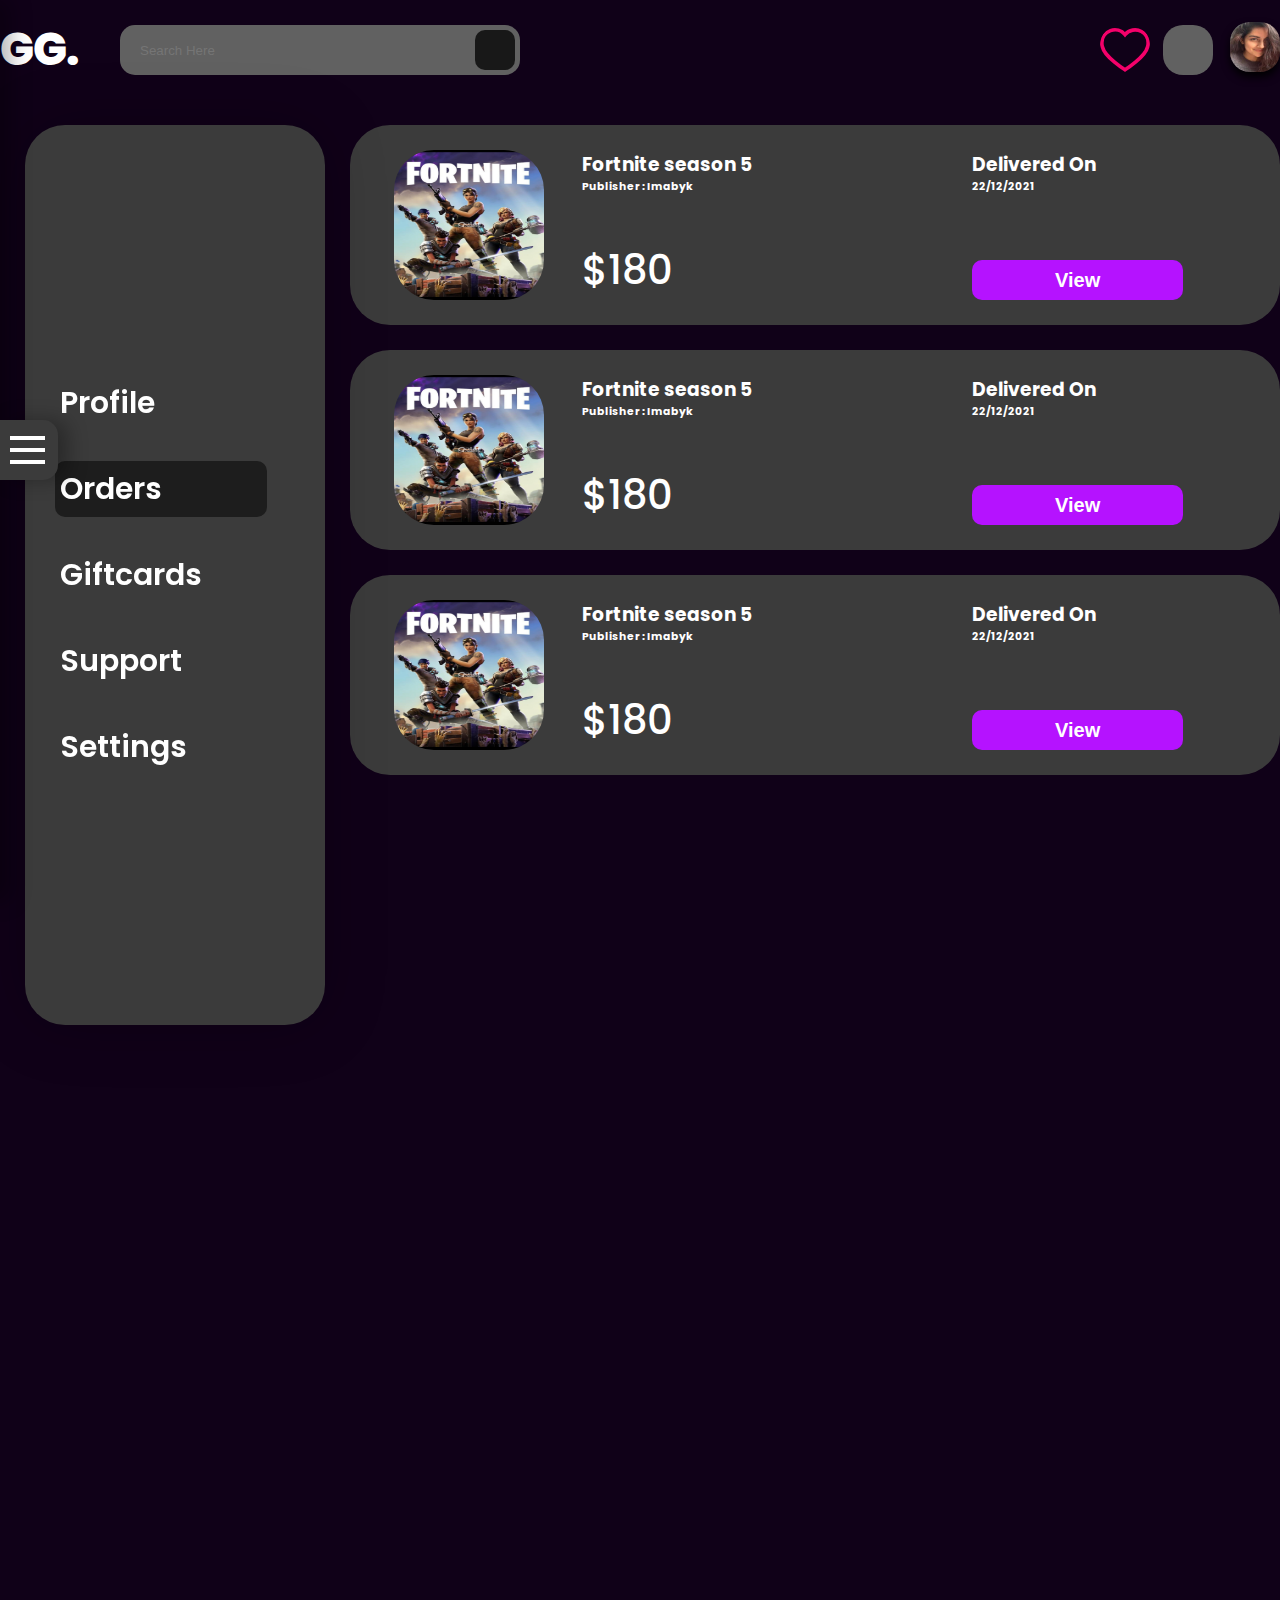
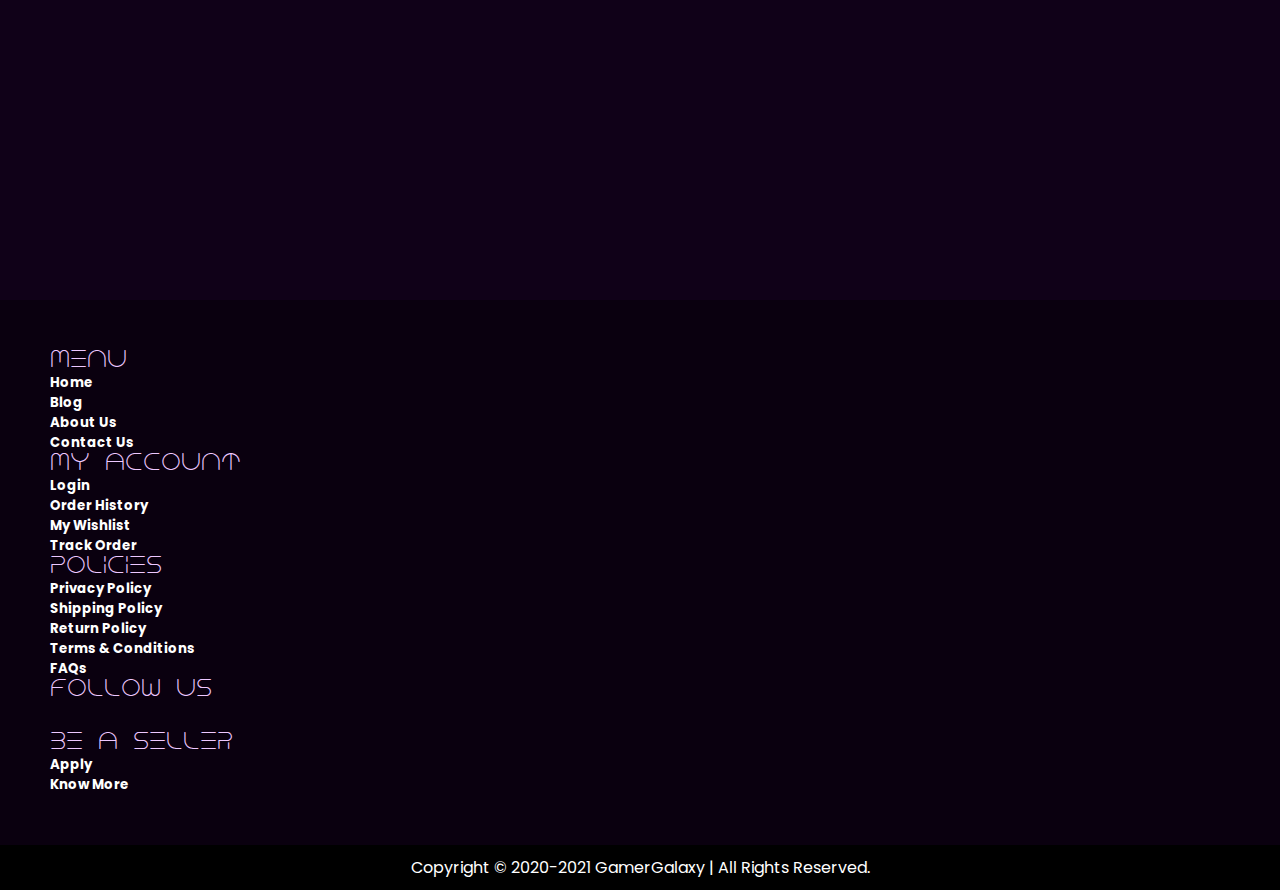
==== commit 712e4329: "Update my-orders.html" ====
--- a/my-orders.html
+++ b/my-orders.html
@@ -201,7 +201,7 @@
     </div>
     <div class="row footer-copyright"><center>Copyright © 2020-2021 GamerGalaxy | All Rights Reserved.</center></div>
 </div>
-
+</section>
 
 <!-- MORE INFO MODAL -->
 <div class="order-modal-bg">
@@ -267,11 +267,11 @@
        
     </div>
 </div>
-
+ 
 
 <script src="public/js/header.js" ></script>
 <script src="public/js/order-modal.js" ></script>
 
 
 </body>
-</html>+</html>
--- a/public/css/style.css
+++ b/public/css/style.css
@@ -1,5 +1,11 @@
 @import url('https://fonts.googleapis.com/css?family=Poppins:200,300,400,500,600,700,800,900$display=swap');
 
+
+/*To install this font on your site replace 'https://imabyk2.github.io/' with your site address*/
+@font-face {
+font-family: "NEON CLUB MUSIC";
+    src: url("https://imabyk2.github.io/public/fonts/NEON CLUB MUSIC.otf");
+}
 
 *{
     margin: 0;
@@ -1470,4 +1476,4 @@
         height: 40px;
         width: 40px;
     }
-}+}
